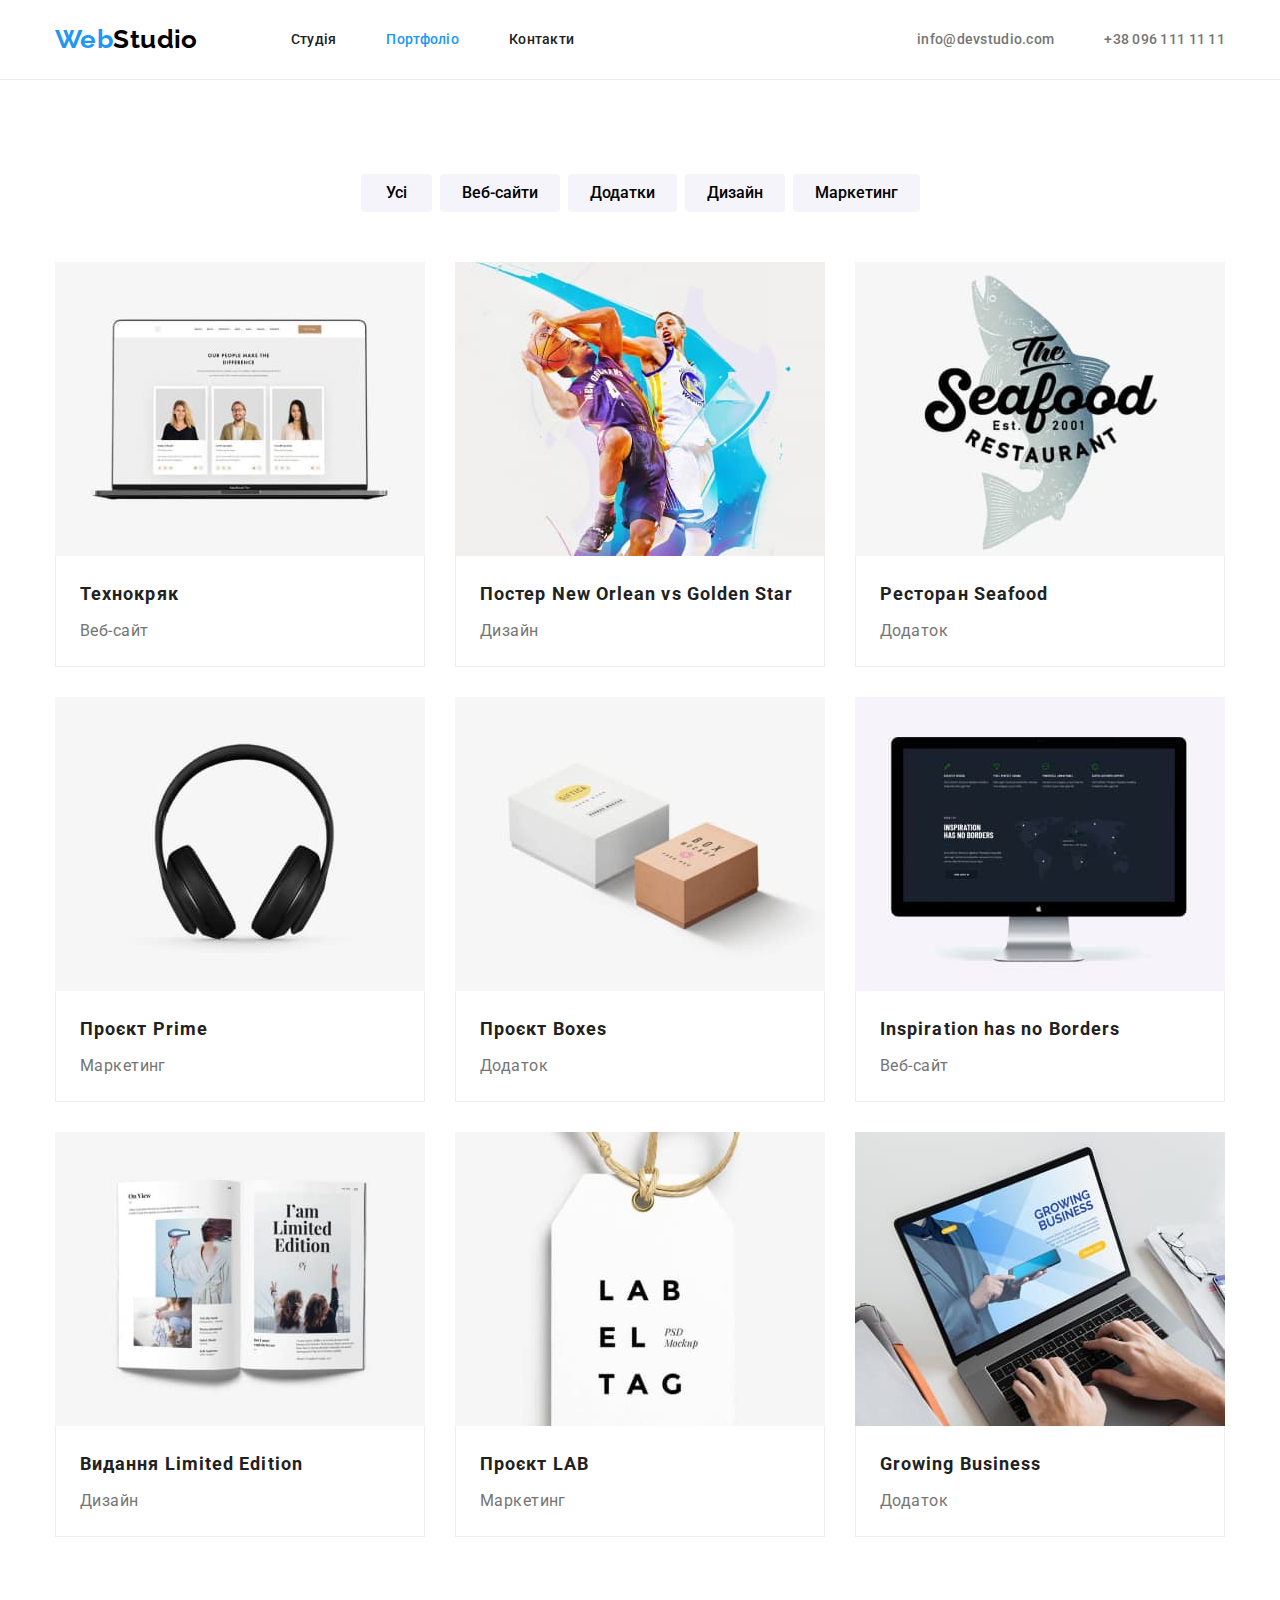
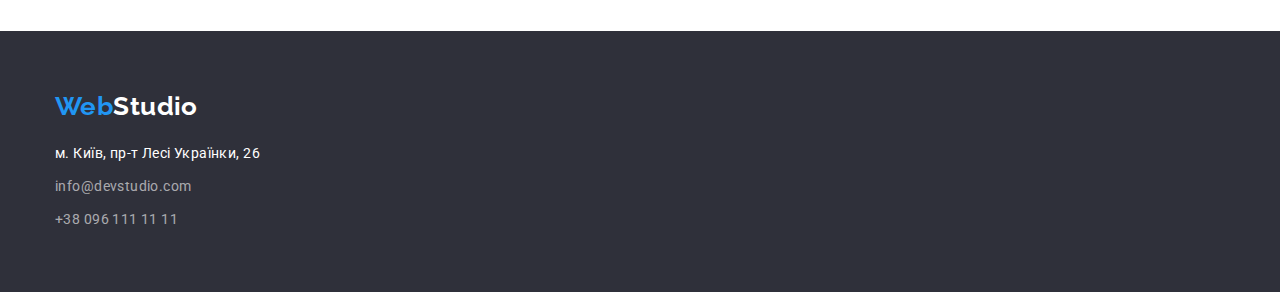
==== portfolio.html @ 473d93ee "hw-03" ====
<!DOCTYPE html>
<html lang="uk">
  <head>
    <meta charset="UTF-8" />
    <meta name="viewport" content="width=device-width, initial-scale=1.0" />
    <title>Портфоліо</title>
    <link rel="preconnect" href="https://fonts.googleapis.com" />
    <link rel="preconnect" href="https://fonts.gstatic.com" crossorigin />
    <link
      href="https://fonts.googleapis.com/css2?family=Raleway:wght@700&family=Roboto:wght@400;500;700;900&display=swap"
      rel="stylesheet"
    />
    <link 
      rel="stylesheet" 
      href="https://cdn.jsdelivr.net/npm/modern-normalize@1.1.0/modern-normalize.min.css"
    />
    <link rel="stylesheet" href="./css/styles.css" />
  </head>
  <body>
    <header class="page-header">
      <div class="container page-header-container">
        <nav class="page-navigation">
          <a href="#webstudio" class="webstudio link"
            ><span class="weblogo">Web</span><span class="studiologoblack">Studio</span></a
          >
          <ul class="menu list">
            <li class="menu-item">
              <a href="./index.html" class="menu-link link ">Студія</a>
            </li>
            <li class="menu-item">
              <a href="./portfolio.html" class="menu-link link current">Портфоліо</a>
            </li>
            <li class="menu-item">
              <a href="#contacts" class="menu-link link">Контакти</a>
            </li>
          </ul>
        </nav>
        <ul class="page-contacts list">
          <li class="page-contacts-item">
            <a href="mailto:info@devstudio.com" class="contacts-link link">info@devstudio.com</a>
          </li>
          <li class="page-contacts-item">
            <a href="tel:+380961111111" class="contacts-link link">+38 096 111 11 11</a>
          </li>
        </ul>
      </div>
    </header>
    <main>
      <section class="page-portfolio-projects">
        <div class="container">
          <h1 class="buttons visually-hidden">Кнопки</h2>
          <ul class="buttons-list list">
            <li class="buttons-list-item">
            <button class="portfolio-buttons buttoncursor portfolio-buttons-all" type="button">Усі</button>
            </li>
            <li class="buttons-list-item">
            <button class="portfolio-buttons buttoncursor" type="button">Веб-сайти</button>
            </li>
            <li class="buttons-list-item">
            <button class="portfolio-buttons buttoncursor" type="button">Додатки</button>
            </li>
            <li class="buttons-list-item">
            <button class="portfolio-buttons buttoncursor" type="button">Дизайн</button>
            </li>
            <li class="buttons-list-item">
            <button class="portfolio-buttons buttoncursor" type="button">Маркетинг</button>
            </li>
          </ul>
          <ul class="portfolio-projects list">
          <li class="portfolio-projects-item">
            <img
              src="./images/portfolio-1.jpg"
              alt="Notebook"
              width="370"
              height="294"
              class="portfolio-projects-photo"
            />
            <div class="portfolio-projects-container">
              <h2 class="portfolio-projects-name">Технокряк</h3>
              <p class="portfolio-projects-description">Веб-сайт</p>
            </div>
          </li>
          <li class="portfolio-projects-item">
            <img
              src="./images/portfolio-2.jpg"
              alt="Poster"
              width="370"
              height="294"
              class="portfolio-projects-photo"
            />
            <div class="portfolio-projects-container">
              <h2 class="portfolio-projects-name">Постер New Orlean vs Golden Star</h3>
              <p class="portfolio-projects-description">Дизайн</p>
            </div>
          </li>
          <li class="portfolio-projects-item">
            <img
              src="./images/portfolio-3.jpg"
              alt="RestaurantLogo"
              width="370"
              height="294"
              class="portfolio-projects-photo"
            />
            <div class="portfolio-projects-container">
              <h2 class="portfolio-projects-name">Ресторан Seafood</h3>
              <p class="portfolio-projects-description">Додаток</p>
            </div>
          </li>
          <li class="portfolio-projects-item">
            <img
              src="./images/portfolio-4.jpg"
              alt="Headphones"
              width="370"
              height="294"
              class="portfolio-projects-photo"
            />
            <div class="portfolio-projects-container">
              <h2 class="portfolio-projects-name">Проєкт Prime</h3>
              <p class="portfolio-projects-description">Маркетинг</p>
            </div>
          </li>
          <li class="portfolio-projects-item">
            <img
              src="./images/portfolio-5.jpg"
              alt="Boxes"
              width="370"
              height="294"
              class="portfolio-projects-photo"
            />
            <div class="portfolio-projects-container">
              <h2 class="portfolio-projects-name">Проєкт Boxes</h3>
              <p class="portfolio-projects-description">Додаток</p>
            </div>
          </li>
          <li class="portfolio-projects-item">
            <img
              src="./images/portfolio-6.jpg"
              alt="Monitor"
              width="370"
              height="294"
              class="portfolio-projects-photo"
            />
            <div class="portfolio-projects-container">
              <h2 class="portfolio-projects-name">Inspiration has no Borders</h3>
              <p class="portfolio-projects-description">Веб-сайт</p>
            </div>
          </li>
          <li class="portfolio-projects-item">
            <img
              src="./images/portfolio-7.jpg"
              alt="Book"
              width="370"
              height="294"
              class="portfolio-projects-photo"
            />
            <div class="portfolio-projects-container">
              <h2 class="portfolio-projects-name">Видання Limited Edition</h3>
              <p class="portfolio-projects-description">Дизайн</p>
            </div>
          </li>
          <li class="portfolio-projects-item">
            <img
              src="./images/portfolio-8.jpg"
              alt="LabelTag"
              width="370"
              height="294"
              class="portfolio-projects-photo"
            />
            <div class="portfolio-projects-container">
              <h2 class="portfolio-projects-name">Проєкт LAB</h3>
              <p class="portfolio-projects-description">Маркетинг</p>
            </div>
          </li>
          <li class="portfolio-projects-item">
            <img
              src="./images/portfolio-9.jpg"
              alt="NotebookWork"
              width="370"
              height="294"
              class="portfolio-projects-photo"
            />
            <div class="portfolio-projects-container">
              <h2 class="portfolio-projects-name">Growing Business</h3>
              <p class="portfolio-projects-description">Додаток</p>
            </div>
          </li>
        </ul>
        </div> 
      </section>
    </main>
    <footer class="page-footer">
      <div class="container">
        <a href="#webstudio" class="webstudio-footer link"
          ><span class="weblogo">Web</span><span class="studiologowhite">Studio</span></a
        >
        <address class="address-footer">
          <ul class="address-list list">
            <li class="address-list-item">
              <a
                href="https://goo.gl/maps/CPtrU1FHBa2aNyZL9"
                target="_blank"
                rel="noopener noreferrer nofollow"
                class="address link"
                >м. Київ, пр-т Лесі Українки, 26
              </a>
            </li>
            <li class="address-list-item">
              <a href="mailto:info@devstudio.com" class="footer-contacts link"
                >info@devstudio.com</a
              >
            </li>
            <li class="address-list-item">
              <a href="tel:+380961111111" class="footer-contacts link">+38 096 111 11 11</a>
            </li>
          </ul>
        </address>
      </div>
    </footer>
  </body>
</html>
---- css/styles.css ----
:root {
    --primary-font: 'Roboto', sans-serif;
    --logo-font: 'Raleway', sans-serif;
    --primary-bg-color: #FFFFFF;
    --secondary-bg-color: #F5F4FA;
    --dark-bg-color: #2F303A;
    --primary-text-color: #212121;
    --primary-contact-color: #757575;
    --primary-accent-color: #2196F3;
    --secondary-accent-color: #188CE8;
    --primary-black: #000000;
}

h1, h2, h3, h4, h5, h6, p {
    margin-top: 0;
    margin-bottom: 0;
}

ol, ul {
    margin-top: 0;
    margin-bottom: 0;
    padding-left: 0;
}

img {
    display: block;
    max-width: 100%;
    height: auto;
}

.link {
    text-decoration: none;
}

.list{
    list-style: none;
}

.buttoncursor {
    cursor: pointer;
}

.visually-hidden {
    position: absolute;
    white-space: nowrap;
    width: 1px;
    height: 1px;
    overflow: hidden;
    border: 0;
    padding: 0;
    clip: rect(0 0 0 0);
    clip-path: inset(50%);
    margin: -1px;
}

body {
    font-family: var(--primary-font);
    background: var(--primary-bg-color);
    color: var(--primary-text-color);
    font-size: 14px;
    letter-spacing: 0.03em;
}

.container {
    width: 1200px;
    margin-left: auto;
    margin-right: auto;
    padding-left: 15px;
    padding-right: 15px;
}

.section {
    padding-top: 94px;
    padding-bottom: 94px;
}

/*-------------- HEADER --------------*/
.page-header {
    padding-top: 24px;
    padding-bottom: 24px;
    border-bottom: 1px solid #ECECEC;
}

.page-header-container {
    display: flex;
    align-items: center;
}

.page-navigation {
    display: flex;
    align-items: center;
}

.webstudio {
    margin-right: 93px;
}

.menu {
    display: flex;
    column-gap: 50px;
}

.page-contacts {
    display: flex;
    column-gap: 50px;
    margin-left: auto;
}

.weblogo {
    font-family: 'Raleway';
    font-weight: 700;
    font-size: 26px;
    line-height: 1.19;  
    color: var(--primary-accent-color);
}

.studiologoblack {
    font-family: 'Raleway';
    font-weight: 700;
    font-size: 26px;
    line-height: 1.19;
    color: var(--primary-black);
}

.menu-link {
    font-weight: 500;
    line-height: 1.14;
    letter-spacing: 0.02em;
    color: var(--primary-text-color);
}

.contacts-link {
    font-weight: 500;
    line-height: 1.14;
    letter-spacing: 0.02em;
    color: var(--primary-contact-color);
}

.menu-link:hover,
.menu-link:focus,
.contacts-link:hover,
.contacts-link:focus {
    color: var(--primary-accent-color);
}

.current {
    color: var(--primary-accent-color);
}

/*-------------- /HEADER --------------*/

/*-------------- FOOTER --------------*/

.page-footer {
    background-color: var(--dark-bg-color);
    padding-top: 60px;
    padding-bottom: 60px;
}

.webstudio-footer {
    display: block;
    margin-right: auto;
    margin-bottom: 20px;
}

.studiologowhite {
    font-family: 'Raleway';
    font-weight: 700;
    font-size: 26px;
    line-height: 1.19;
    color: var(--primary-bg-color);
}

.address-footer {
    font-style: normal;
    line-height: 1.71;
    margin-right: auto;
}

.address-list-item:not(:last-child) {
    margin-bottom: 9px;
}

.address {
    color: var(--primary-bg-color);
}

.footer-contacts {
    color: rgba(255, 255, 255, 0.6);
}

.address:hover,
.address:focus,
.footer-contacts:hover,
.footer-contacts:focus {
    color: var(--primary-accent-color);
}

/*-------------- /FOOTER --------------*/

/*-------------- FEATURE --------------*/

.feature {
    background: var(--dark-bg-color);
    padding: 200px 0;
    text-align: center;
}

.feature-header {
    font-weight: 900;
    font-size: 44px;
    line-height: 1.36;
    text-align: center;
    letter-spacing: 0.06em;
    text-transform: uppercase;
    color: var(--primary-bg-color);
    width: 696px;
    margin-bottom: 30px;
    margin-left: auto;
    margin-right: auto;
}

.modal-open-btn {
    background: var(--primary-accent-color);
    box-shadow: 0px 4px 4px rgba(0, 0, 0, 0.15);
    border-radius: 4px;
    border: 0;
    font-weight: 700;
    font-size: 16px;
    line-height: 1.88;
    display: inline-block;
    letter-spacing: 0.06em;
    color: var(--primary-bg-color);
    width: 216px;
    height: 50px;
}

.modal-open-btn:hover,
.modal-open-btn:focus {
    background: var(--secondary-accent-color);
}

/*-------------- /FEATURE --------------*/

/*-------------- CHARACTERISTIC --------------*/

.section-characteristic {
    padding-top: 94px;
}

.characteristic-list {
    display: flex;
    column-gap: 30px;
}

.characteristic-item {
    flex-basis: calc((100%-90px)/4)
}

.characteristic-name {
    font-size: 14px;
    font-weight: 700;
    line-height: 1.14;
    text-transform: uppercase;
    margin-bottom: 10px;
}

.characteristic-description {
    line-height: 1.71;
    color: var(--primary-contact-color);
}

/*-------------- /CHARACTERISTIC --------------*/

/*-------------- WHAT WE DO --------------*/

.work-photo-list {
    display: flex;
    column-gap: 30px;
}

.work-photo-item {
    flex-basis: calc((100%-60px)/3)
}

.name-header {
    font-weight: 700;
    font-size: 36px;
    line-height: 1.17;
    text-align: center;
    margin-bottom: 50px;
}

/*-------------- /WHAT WE DO --------------*/

/*-------------- OUR TEAM --------------*/

.our-team {
    background: var(--secondary-bg-color);
}

.workers-list {
    display: flex;
    column-gap: 30px;
}

.workers-list-item {
    box-shadow: 0px 1px 3px rgba(0, 0, 0, 0.12), 0px 1px 1px rgba(0, 0, 0, 0.14), 0px 2px 1px rgba(0, 0, 0, 0.2);
    border-radius: 0px 0px 4px 4px;
    flex-basis: calc((100% - 90px)/ 4)
}

.workers-container {
    padding-top: 30px;
    padding-bottom: 30px;
    background: var(--primary-bg-color);
}

.workers-name {
    font-weight: 500;
    font-size: 16px;
    line-height: 1.19;
    text-align: center;
    margin-bottom: 10px;
}

.workers-job {
    font-size: 16px;
    line-height: 1.19;
    text-align: center;
    color: var(--primary-contact-color);
}

/*-------------- /OUR TEAM --------------*/

/*-------------- PORTFOLIO PROJECTS --------------*/

.buttons-list {
    display: flex;
    column-gap: 8px;
    justify-content: center;
    margin-bottom: 50px;
}

.portfolio-buttons {
    background: var(--secondary-bg-color);
    border-radius: 4px;
    border: 0;
    font-weight: 500;
    font-size: 16px;
    line-height: 1.63;
    text-align: center;
    padding: 6px 22px;
}

.portfolio-buttons-all {
    padding: 6px 25px;
}

.portfolio-buttons:hover,
.portfolio-buttons:focus {
    background: var(--primary-accent-color);
    color: var(--primary-bg-color);
}

.page-portfolio-projects {
    padding-top: 94px;
    padding-bottom: 94px;
}

.portfolio-projects {
    display: flex;
    flex-wrap: wrap;
    gap: 30px;
}

.portfolio-projects-item {
    background: var(--primary-bg-color);
    flex-basis: calc((1110)/3);
}

.portfolio-projects-container{
    padding: 20px 24px;
    border: 1px solid #EEEEEE;
    border-top: 0;
}

.portfolio-projects-name {
    font-weight: 700;
    font-size: 18px;
    line-height: 2;
    letter-spacing: 0.06em;
    margin-bottom: 4px;
}

.portfolio-projects-description {
    font-size: 16px;
    line-height: 1.88;
    color: var(--primary-contact-color);
}

/*-------------- /PORTFOLIO PROJECTS --------------*/
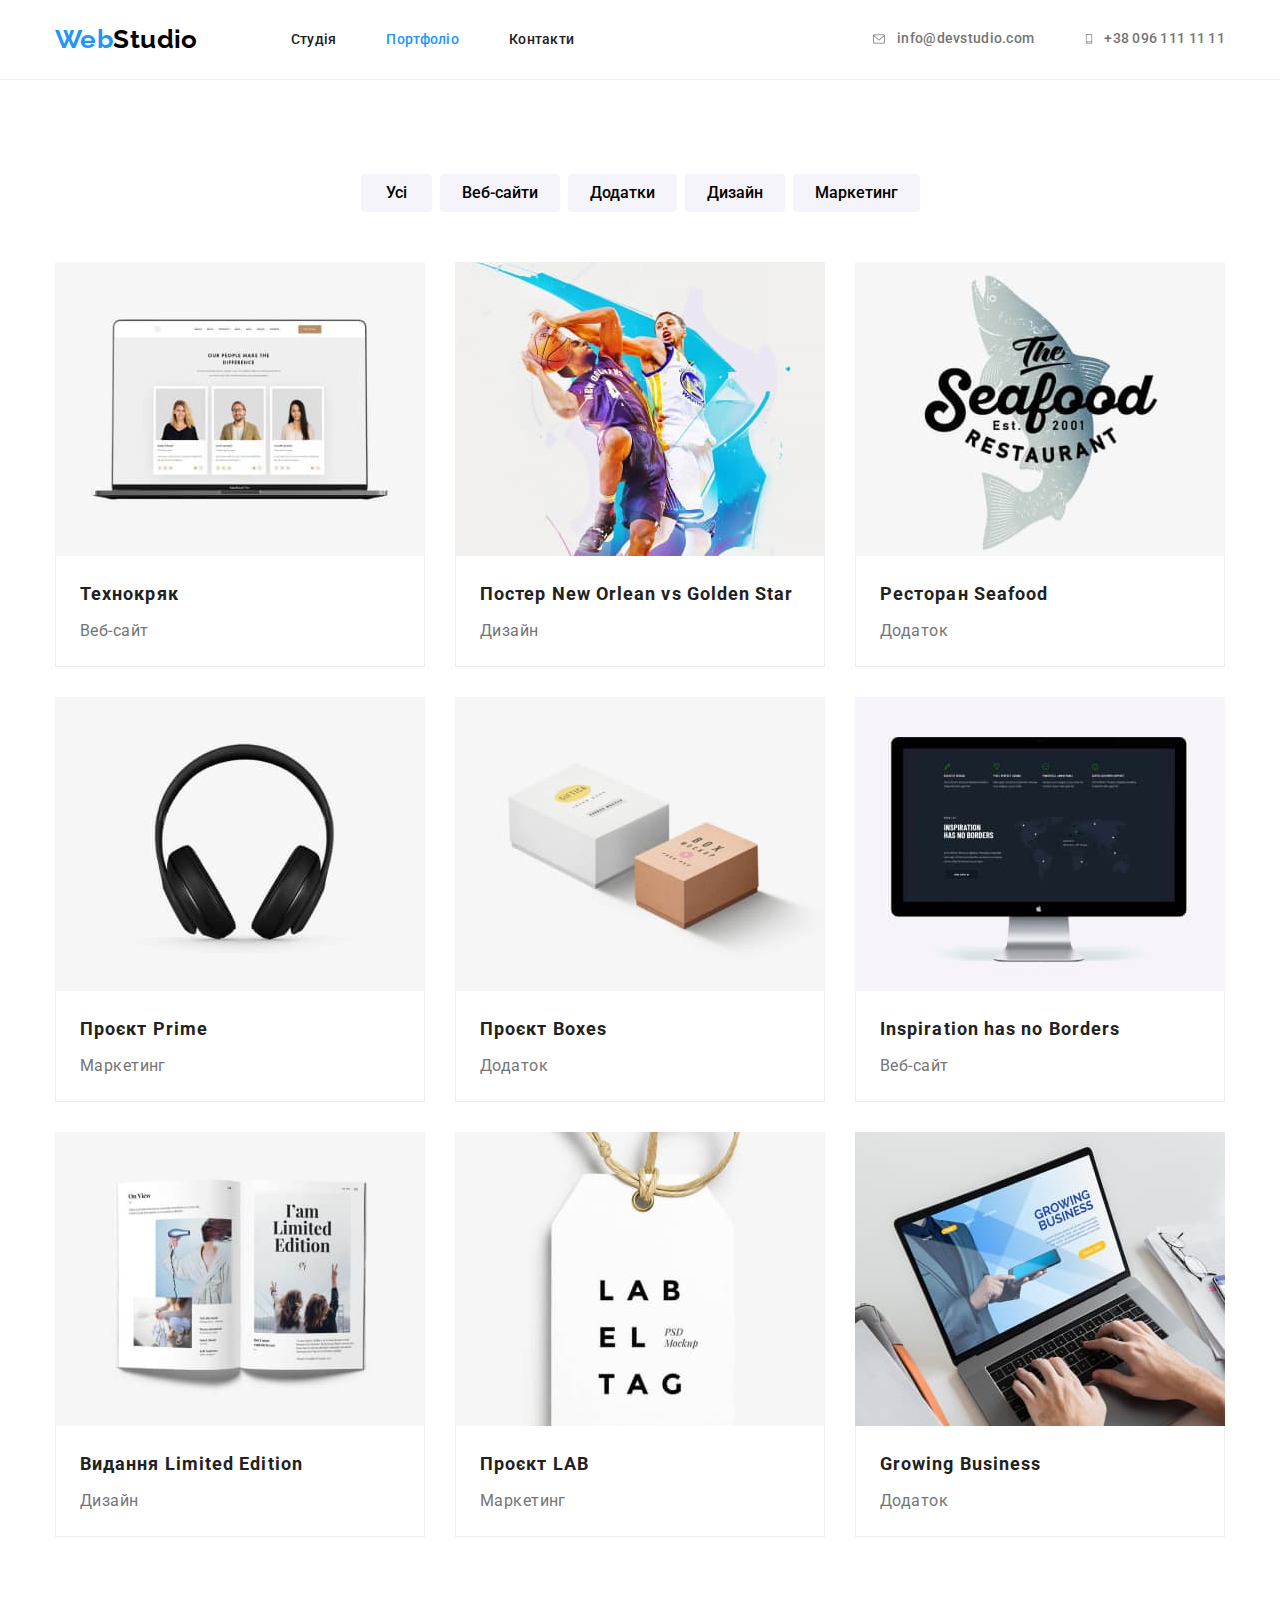
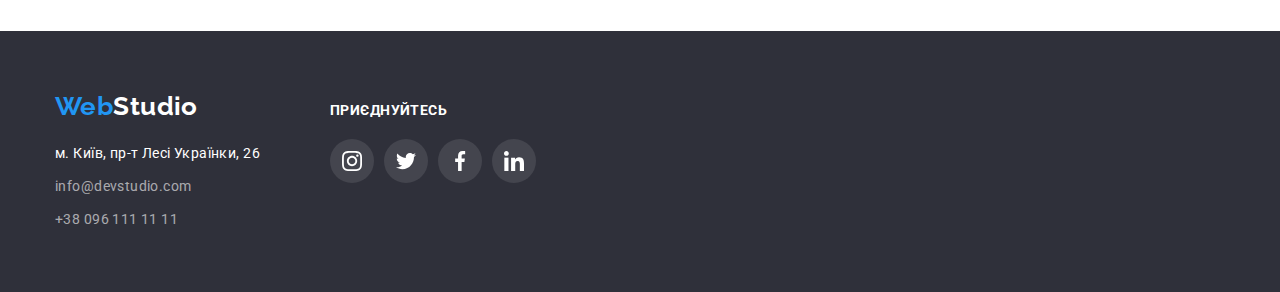
==== commit 39fff6ab: "Update" ====
--- a/portfolio.html
+++ b/portfolio.html
@@ -37,10 +37,20 @@
         </nav>
         <ul class="page-contacts list">
           <li class="page-contacts-item">
-            <a href="mailto:info@devstudio.com" class="contacts-link link">info@devstudio.com</a>
+            <a href="mailto:info@devstudio.com" class="contacts-link link">
+              <svg aria-label="Mail" class="contact-img" width="16" height="12">
+                <use href="./images/icons.svg#icon-mail"></use>
+              </svg>
+              <span>info@devstudio.com</span></a
+            >
           </li>
           <li class="page-contacts-item">
-            <a href="tel:+380961111111" class="contacts-link link">+38 096 111 11 11</a>
+            <a href="tel:+380961111111" class="contacts-link link">
+              <svg aria-label="Smartphone" class="contact-img" width="10" height="16">
+                <use href="./images/icons.svg#icon-smartphone"></use>
+              </svg>
+              <span>+38 096 111 11 11</span>
+            </a>
           </li>
         </ul>
       </div>
@@ -189,31 +199,66 @@
       </section>
     </main>
     <footer class="page-footer">
-      <div class="container">
-        <a href="#webstudio" class="webstudio-footer link"
-          ><span class="weblogo">Web</span><span class="studiologowhite">Studio</span></a
-        >
-        <address class="address-footer">
-          <ul class="address-list list">
-            <li class="address-list-item">
-              <a
-                href="https://goo.gl/maps/CPtrU1FHBa2aNyZL9"
-                target="_blank"
-                rel="noopener noreferrer nofollow"
-                class="address link"
-                >м. Київ, пр-т Лесі Українки, 26
-              </a>
-            </li>
-            <li class="address-list-item">
-              <a href="mailto:info@devstudio.com" class="footer-contacts link"
-                >info@devstudio.com</a
-              >
-            </li>
-            <li class="address-list-item">
-              <a href="tel:+380961111111" class="footer-contacts link">+38 096 111 11 11</a>
+      <div class="footer-container container">
+        <div class="footer-first-column">
+          <a href="#webstudio" class="webstudio-footer link"
+            ><span class="weblogo">Web</span><span class="studiologowhite">Studio</span></a
+          >
+          <address class="address-footer">
+            <ul class="address-list list">
+              <li class="address-list-item">
+                <a
+                  href="https://goo.gl/maps/CPtrU1FHBa2aNyZL9"
+                  target="_blank"
+                  rel="noopener noreferrer nofollow"
+                  class="address link"
+                  >м. Київ, пр-т Лесі Українки, 26
+                </a>
+              </li>
+              <li class="address-list-item">
+                <a href="mailto:info@devstudio.com" class="footer-contacts link"
+                  >info@devstudio.com</a
+                >
+              </li>
+              <li class="address-list-item">
+                <a href="tel:+380961111111" class="footer-contacts link">+38 096 111 11 11</a>
+              </li>
+            </ul>
+          </address>
+        </div>
+        <div class="footer-second-column">
+          <h3 class="header-join">Приєднуйтесь</h3>
+          <ul class="social-list list">
+            <li class="social-list-item">
+              <a href="#" class="social-footer-link">
+                <svg aria-label="Social" class="social-footer-icon" width="20" height="20">
+                  <use href="./images/icons.svg#icon-instagram"></use>
+                </svg>
+              </a>
+            </li>
+            <li class="social-list-item">
+              <a href="#" class="social-footer-link">
+                <svg aria-label="Social" class="social-footer-icon" width="20" height="20">
+                  <use href="./images/icons.svg#icon-twitter"></use>
+                </svg>
+              </a>
+            </li>
+            <li class="social-list-item">
+              <a href="#" class="social-footer-link">
+                <svg aria-label="Social" class="social-footer-icon" width="20" height="20">
+                  <use href="./images/icons.svg#icon-facebook"></use>
+                </svg>
+              </a>
+            </li>
+            <li class="social-list-item">
+              <a href="#" class="social-footer-link">
+                <svg aria-label="Social" class="social-footer-icon" width="20" height="20">
+                  <use href="./images/icons.svg#icon-linkedin"></use>
+                </svg>
+              </a>
             </li>
           </ul>
-        </address>
+        </div>
       </div>
     </footer>
   </body>
--- a/css/styles.css
+++ b/css/styles.css
@@ -130,10 +130,17 @@
 }
 
 .contacts-link {
+    display: flex;
+    align-items: center;
     font-weight: 500;
     line-height: 1.14;
     letter-spacing: 0.02em;
     color: var(--primary-contact-color);
+}
+
+.contact-img {
+    margin-right: 10px;
+    fill: var(--primary-contact-color);
 }
 
 .menu-link:hover,
@@ -143,6 +150,11 @@
     color: var(--primary-accent-color);
 }
 
+.contacts-link:hover .contact-img,
+.contacts-link:focus .contact-img{
+    fill: var(--primary-accent-color);
+}
+
 .current {
     color: var(--primary-accent-color);
 }
@@ -150,6 +162,15 @@
 /*-------------- /HEADER --------------*/
 
 /*-------------- FOOTER --------------*/
+
+.footer-container {
+    display: flex;
+    align-items: baseline;
+}
+
+.footer-second-column {
+    margin-left: 70px;
+}
 
 .page-footer {
     background-color: var(--dark-bg-color);
@@ -196,14 +217,45 @@
     color: var(--primary-accent-color);
 }
 
+.header-join {
+    font-size: 14px;
+    font-weight: 700;
+    line-height: 1.14;
+    text-transform: uppercase;
+    color: var(--primary-bg-color);
+    margin-bottom: 20px;
+}
+
+.social-footer-link {
+    background-color: rgba(255, 255, 255, 0.1);
+    display: flex;
+    justify-content: center;
+    align-items: center;
+    width: 44px;
+    height: 44px;
+    border-radius: 50%;
+}
+
+.social-footer-link:hover,
+.social-footer-link:focus{
+    background-color: var(--primary-accent-color);
+}
+
+.social-footer-icon {
+    fill: var(--primary-bg-color);
+}
+
 /*-------------- /FOOTER --------------*/
 
 /*-------------- FEATURE --------------*/
 
 .feature {
-    background: var(--dark-bg-color);
+    max-width: 1600px;
+    margin: 0 auto;
+    background-color: var(--dark-bg-color);
+    text-align: center;
+    background-image: linear-gradient(rgba(47, 48, 58, 0.4), rgba(47, 48, 58, 0.4)), url('../images/feature.jpg');
     padding: 200px 0;
-    text-align: center;
 }
 
 .feature-header {
@@ -257,6 +309,15 @@
     flex-basis: calc((100%-90px)/4)
 }
 
+.characteristic-item-container {
+    display: flex;
+    justify-content: center;
+    align-items: center;
+    margin-bottom: 30px;
+    height: 120px;
+    background-color: #F5F4FA;
+}
+
 .characteristic-name {
     font-size: 14px;
     font-weight: 700;
@@ -329,9 +390,69 @@
     line-height: 1.19;
     text-align: center;
     color: var(--primary-contact-color);
+    margin-bottom: 16px;
+}
+
+.social-list {
+    display: flex;
+    justify-content: center;
+    column-gap: 10px;
+}
+
+.social-list-link {
+    display: flex;
+    justify-content: center;
+    align-items: center;
+    width: 44px;
+    height: 44px;
+    border-radius: 50%;
+    background-color: var(--primary-bg-color);
+}
+
+.social-list-link:hover,
+.social-list-link:focus {
+    background-color: var(--primary-accent-color);
+}
+
+.social-list-link:hover .social-list-icon,
+.social-list-link:focus .social-list-icon{
+    fill: var(--primary-bg-color);
+}
+
+.social-list-icon {
+    fill: #AFB1B8;
 }
 
 /*-------------- /OUR TEAM --------------*/
+
+/*-------------- CLIENTS --------------*/
+
+.clients-list {
+    display: flex;
+    column-gap: 30px;
+}
+
+.clients-list-item {
+    border: 1px solid #AFB1B8 ;
+    border-radius: 4px;
+}
+
+.clients-icon {
+    fill: #AFB1B8;
+    margin: 16px 32px;
+}
+
+.clients-link:hover .clients-icon,
+.clients-link:focus .clients-icon{
+    fill: var(--primary-accent-color);
+}
+
+.clients-list-item:hover,
+.clients-list-item:focus {
+    border-color: var(--primary-accent-color);
+}
+
+/*-------------- /CLIENTS --------------*/
 
 /*-------------- PORTFOLIO PROJECTS --------------*/
 
@@ -361,6 +482,7 @@
 .portfolio-buttons:focus {
     background: var(--primary-accent-color);
     color: var(--primary-bg-color);
+    box-shadow: 0px 3px 1px rgba(0, 0, 0, 0.1), 0px 1px 2px rgba(0, 0, 0, 0.08), 0px 2px 2px rgba(0, 0, 0, 0.12);
 }
 
 .page-portfolio-projects {
@@ -377,6 +499,10 @@
 .portfolio-projects-item {
     background: var(--primary-bg-color);
     flex-basis: calc((1110)/3);
+}
+
+.portfolio-projects-item:hover {
+    box-shadow: 0px 1px 1px rgba(0, 0, 0, 0.12), 0px 4px 4px rgba(0, 0, 0, 0.06), 1px 4px 6px rgba(0, 0, 0, 0.16);
 }
 
 .portfolio-projects-container{
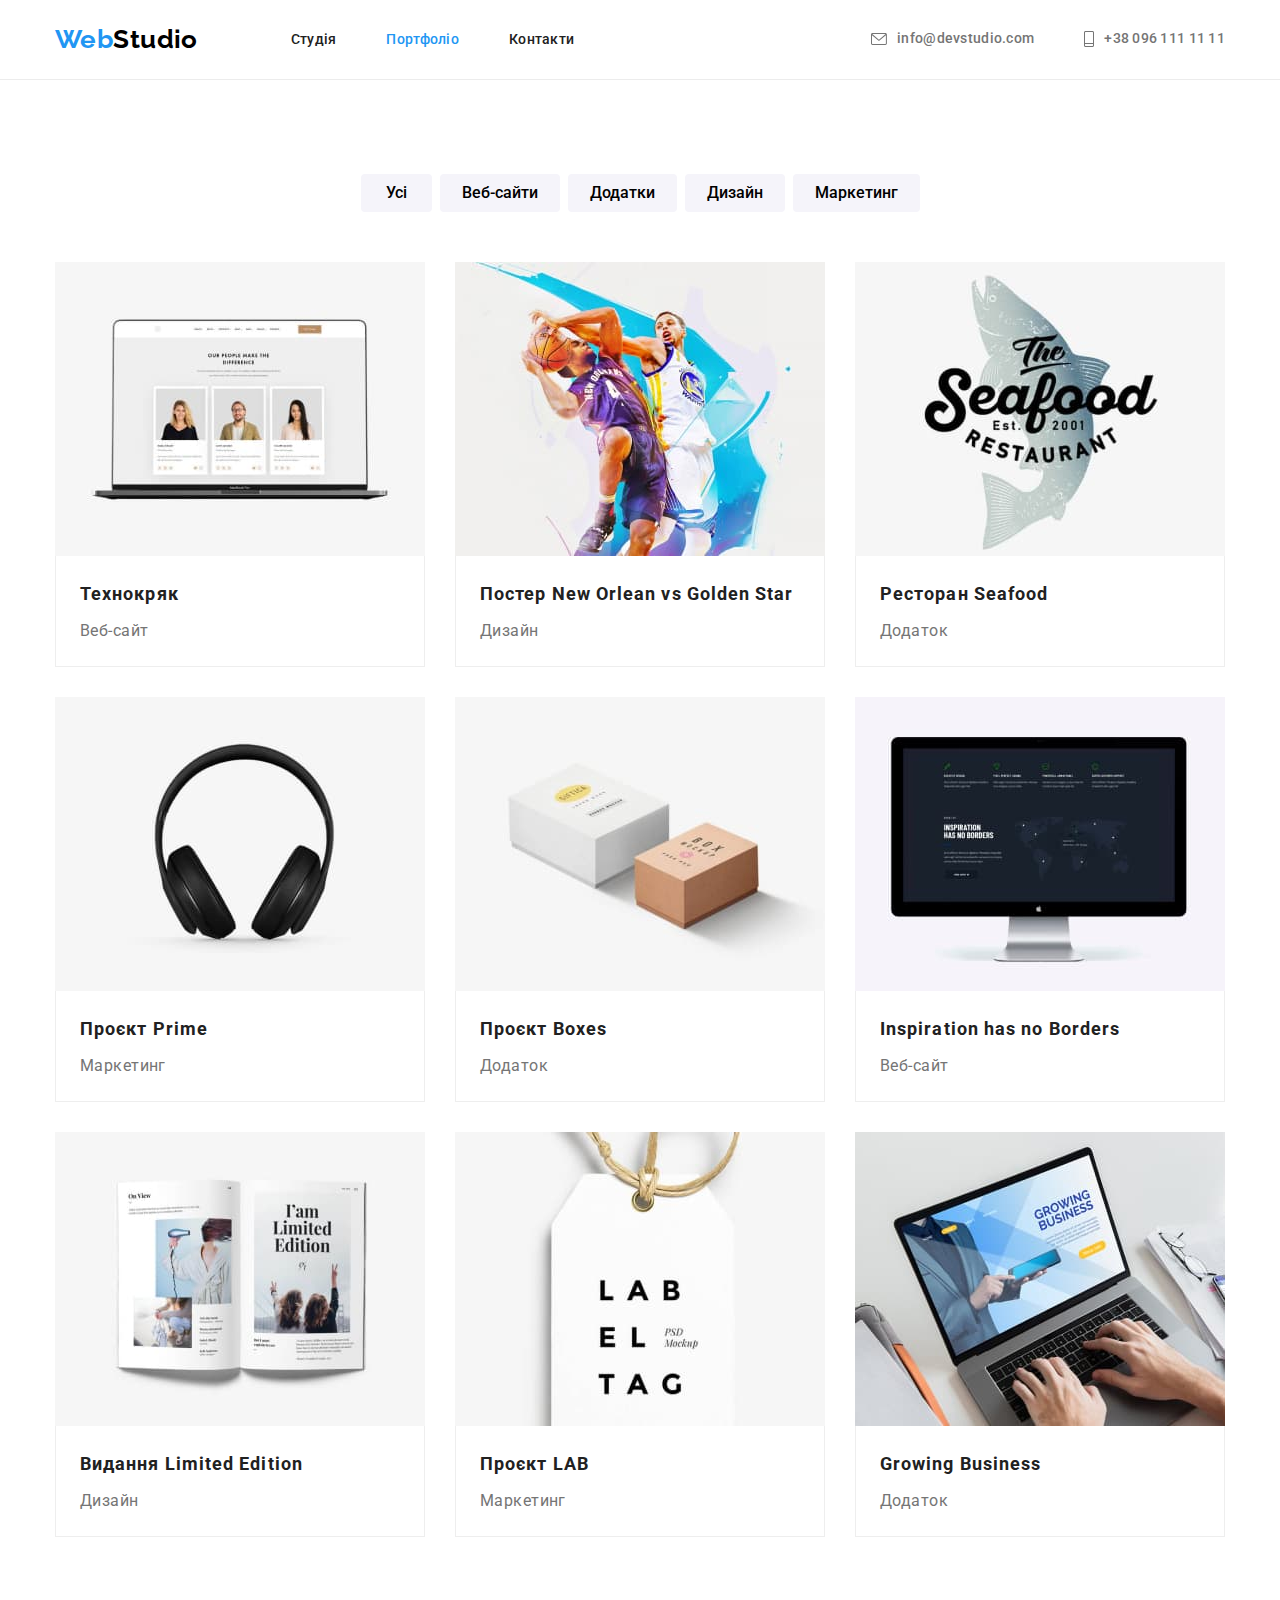
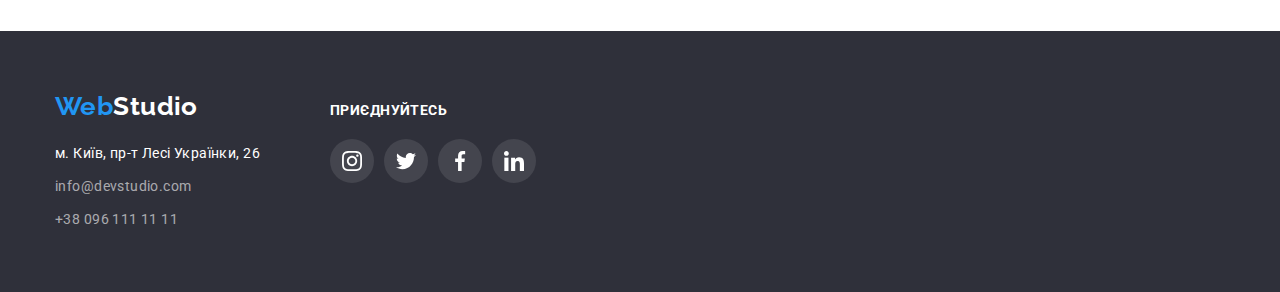
==== commit b82ab93b: "Update" ====
--- a/portfolio.html
+++ b/portfolio.html
@@ -76,35 +76,43 @@
             <button class="portfolio-buttons buttoncursor" type="button">Маркетинг</button>
             </li>
           </ul>
+        </div>
+        <div class="container">
           <ul class="portfolio-projects list">
           <li class="portfolio-projects-item">
-            <img
+            <a href="#" class="portfolio-projects-link link">
+              <img
               src="./images/portfolio-1.jpg"
               alt="Notebook"
               width="370"
               height="294"
               class="portfolio-projects-photo"
-            />
-            <div class="portfolio-projects-container">
-              <h2 class="portfolio-projects-name">Технокряк</h3>
-              <p class="portfolio-projects-description">Веб-сайт</p>
-            </div>
-          </li>
-          <li class="portfolio-projects-item">
-            <img
+              />
+              <div class="portfolio-projects-container">
+                <h2 class="portfolio-projects-name">Технокряк</h3>
+                <p class="portfolio-projects-description">Веб-сайт</p>
+              </div>
+            </a>
+            
+          </li>
+          <li class="portfolio-projects-item">
+            <a href="#" class="portfolio-projects-link link">
+              <img
               src="./images/portfolio-2.jpg"
               alt="Poster"
               width="370"
               height="294"
               class="portfolio-projects-photo"
-            />
-            <div class="portfolio-projects-container">
-              <h2 class="portfolio-projects-name">Постер New Orlean vs Golden Star</h3>
-              <p class="portfolio-projects-description">Дизайн</p>
-            </div>
-          </li>
-          <li class="portfolio-projects-item">
-            <img
+              />
+              <div class="portfolio-projects-container">
+                <h2 class="portfolio-projects-name">Постер New Orlean vs Golden Star</h3>
+                <p class="portfolio-projects-description">Дизайн</p>
+              </div>
+            </a>
+          </li>
+          <li class="portfolio-projects-item">
+            <a href="#" class="portfolio-projects-link link">
+              <img
               src="./images/portfolio-3.jpg"
               alt="RestaurantLogo"
               width="370"
@@ -115,9 +123,11 @@
               <h2 class="portfolio-projects-name">Ресторан Seafood</h3>
               <p class="portfolio-projects-description">Додаток</p>
             </div>
-          </li>
-          <li class="portfolio-projects-item">
-            <img
+            </a>
+          </li>
+          <li class="portfolio-projects-item">
+            <a href="#" class="portfolio-projects-link link">
+              <img
               src="./images/portfolio-4.jpg"
               alt="Headphones"
               width="370"
@@ -128,9 +138,11 @@
               <h2 class="portfolio-projects-name">Проєкт Prime</h3>
               <p class="portfolio-projects-description">Маркетинг</p>
             </div>
-          </li>
-          <li class="portfolio-projects-item">
-            <img
+            </a>
+          </li>
+          <li class="portfolio-projects-item">
+            <a href="#" class="portfolio-projects-link link">
+              <img
               src="./images/portfolio-5.jpg"
               alt="Boxes"
               width="370"
@@ -141,9 +153,11 @@
               <h2 class="portfolio-projects-name">Проєкт Boxes</h3>
               <p class="portfolio-projects-description">Додаток</p>
             </div>
-          </li>
-          <li class="portfolio-projects-item">
-            <img
+            </a>
+          </li>
+          <li class="portfolio-projects-item">
+            <a href="#" class="portfolio-projects-link link">
+              <img
               src="./images/portfolio-6.jpg"
               alt="Monitor"
               width="370"
@@ -154,9 +168,11 @@
               <h2 class="portfolio-projects-name">Inspiration has no Borders</h3>
               <p class="portfolio-projects-description">Веб-сайт</p>
             </div>
-          </li>
-          <li class="portfolio-projects-item">
-            <img
+            </a>
+          </li>
+          <li class="portfolio-projects-item">
+            <a href="#" class="portfolio-projects-link link">
+              <img
               src="./images/portfolio-7.jpg"
               alt="Book"
               width="370"
@@ -167,9 +183,11 @@
               <h2 class="portfolio-projects-name">Видання Limited Edition</h3>
               <p class="portfolio-projects-description">Дизайн</p>
             </div>
-          </li>
-          <li class="portfolio-projects-item">
-            <img
+            </a>
+          </li>
+          <li class="portfolio-projects-item">
+            <a href="#" class="portfolio-projects-link link">
+              <img
               src="./images/portfolio-8.jpg"
               alt="LabelTag"
               width="370"
@@ -180,9 +198,11 @@
               <h2 class="portfolio-projects-name">Проєкт LAB</h3>
               <p class="portfolio-projects-description">Маркетинг</p>
             </div>
-          </li>
-          <li class="portfolio-projects-item">
-            <img
+            </a>
+          </li>
+          <li class="portfolio-projects-item">
+            <a href="#" class="portfolio-projects-link link">
+              <img
               src="./images/portfolio-9.jpg"
               alt="NotebookWork"
               width="370"
@@ -193,6 +213,7 @@
               <h2 class="portfolio-projects-name">Growing Business</h3>
               <p class="portfolio-projects-description">Додаток</p>
             </div>
+            </a>
           </li>
         </ul>
         </div> 
@@ -227,7 +248,7 @@
           </address>
         </div>
         <div class="footer-second-column">
-          <h3 class="header-join">Приєднуйтесь</h3>
+          <p class="header-join">Приєднуйтесь</p>
           <ul class="social-list list">
             <li class="social-list-item">
               <a href="#" class="social-footer-link">
--- a/css/styles.css
+++ b/css/styles.css
@@ -29,7 +29,9 @@
 }
 
 .link {
+    color: var(--primary-text-color);
     text-decoration: none;
+    cursor: pointer;
 }
 
 .list{
@@ -430,20 +432,32 @@
 .clients-list {
     display: flex;
     column-gap: 30px;
-}
-
-.clients-list-item {
+    justify-content: center;
+    align-items: center;
+}
+
+.clients-list-item {display: flex;
+    display: flex;
+    justify-content: center;
+    align-items: center;
+    width: 170px;
+    height: 92px;
     border: 1px solid #AFB1B8 ;
     border-radius: 4px;
 }
 
-.clients-icon {
-    fill: #AFB1B8;
-    margin: 16px 32px;
-}
-
-.clients-link:hover .clients-icon,
-.clients-link:focus .clients-icon{
+.clients-link {
+    display: flex;
+    justify-content: center;
+    align-items: center;
+    width: 100%;
+    height: 100%;
+    color: #AFB1B8;
+    fill: currentColor;
+}
+
+.clients-link:hover,
+.clients-link:focus{
     fill: var(--primary-accent-color);
 }
 
@@ -485,6 +499,11 @@
     box-shadow: 0px 3px 1px rgba(0, 0, 0, 0.1), 0px 1px 2px rgba(0, 0, 0, 0.08), 0px 2px 2px rgba(0, 0, 0, 0.12);
 }
 
+.portfolio-projects-link {
+    display: block;
+    width: 370px;
+}
+
 .page-portfolio-projects {
     padding-top: 94px;
     padding-bottom: 94px;
@@ -497,11 +516,10 @@
 }
 
 .portfolio-projects-item {
-    background: var(--primary-bg-color);
-    flex-basis: calc((1110)/3);
-}
-
-.portfolio-projects-item:hover {
+    flex-basis: calc((1110px)/3);
+}
+
+.portfolio-projects-link:hover {
     box-shadow: 0px 1px 1px rgba(0, 0, 0, 0.12), 0px 4px 4px rgba(0, 0, 0, 0.06), 1px 4px 6px rgba(0, 0, 0, 0.16);
 }
 
